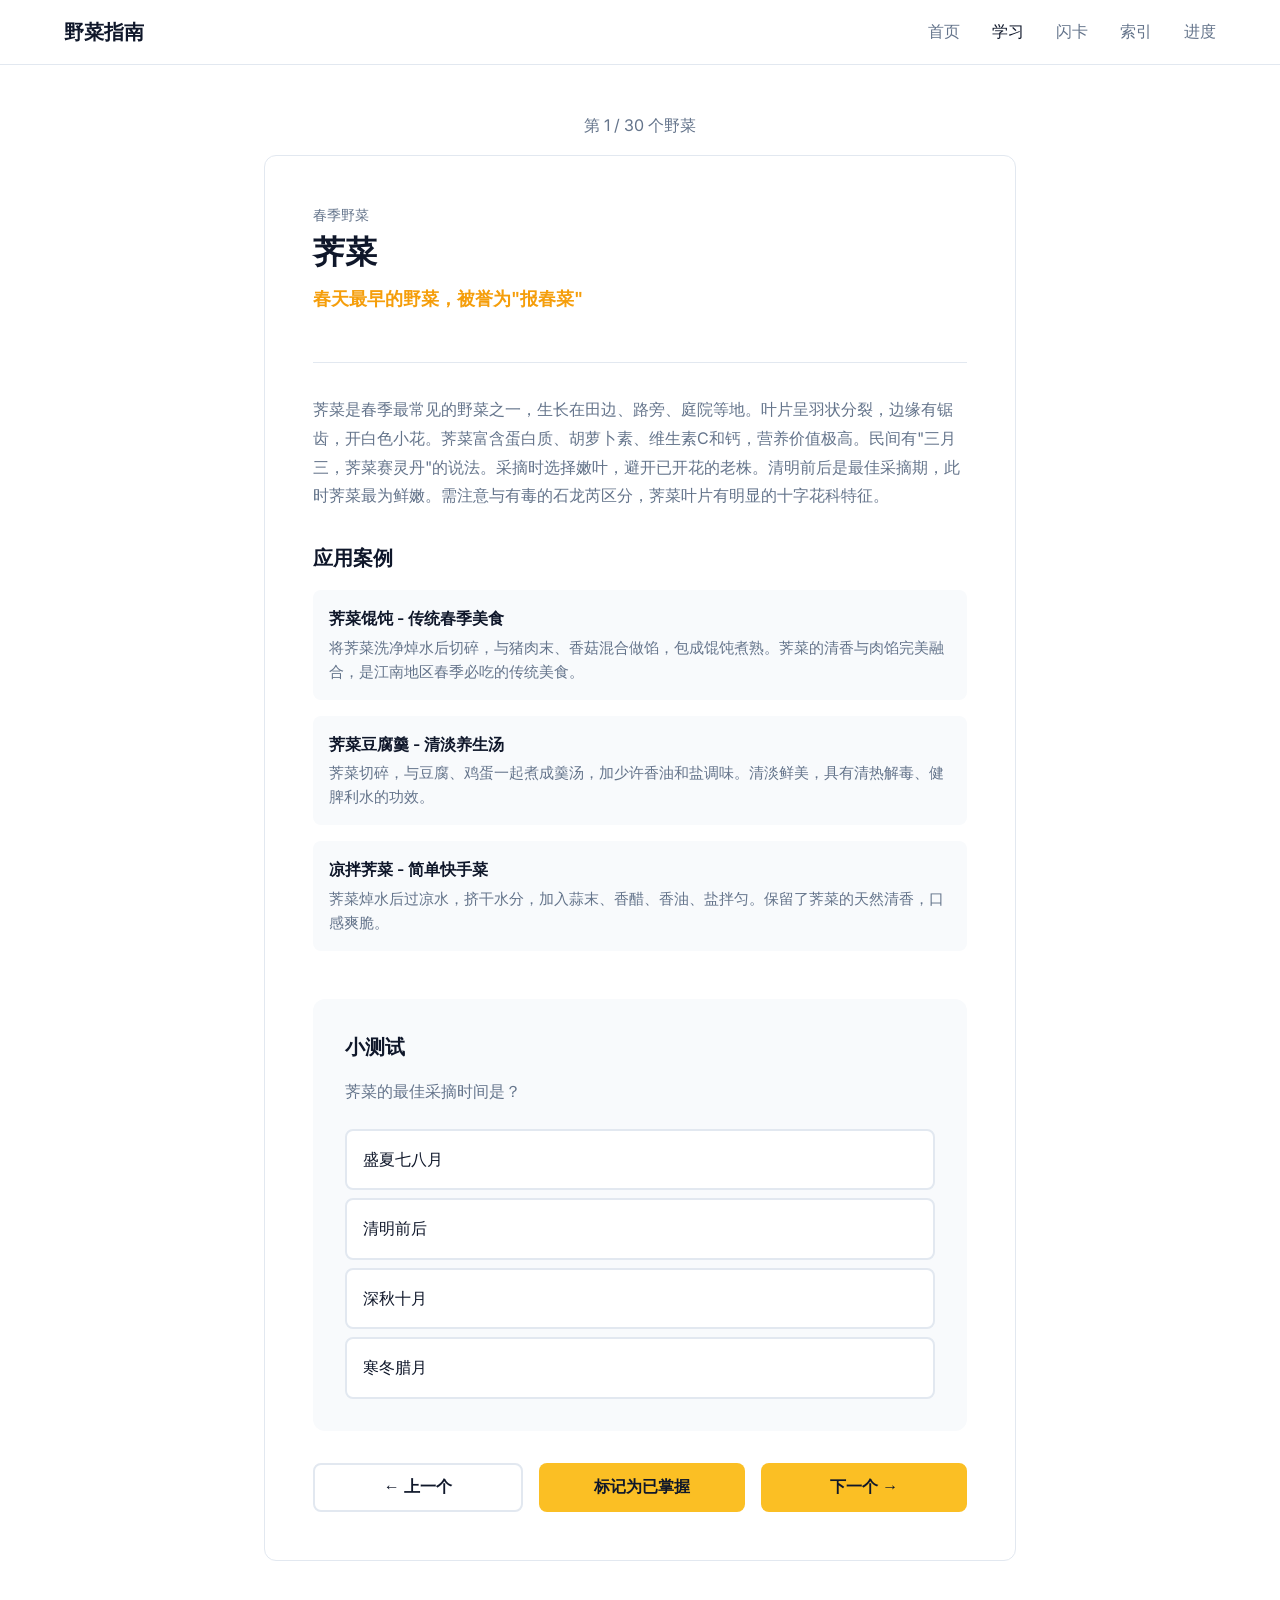
==== learn.html @ 07c18806 "Initial commit: 野菜识别与采食指南 - 30种常见野菜数据 - 完整的学习系统（学习、闪卡、索引、进度） - PWA支持（可安装、离线访问） - 响应式设计 - SEO优化  Co-A" ====
<!DOCTYPE html>
<html lang="zh-CN">
<head>
  <meta charset="UTF-8">
  <meta name="viewport" content="width=device-width, initial-scale=1.0">
  <title>渐进式学习 - 野菜识别与采食指南</title>
  <meta name="description" content="渐进式学习30种常见野菜,逐个掌握识别特征、采摘方法和烹饪技巧">
  <link rel="icon" href="data:image/svg+xml,<svg xmlns='http://www.w3.org/2000/svg' viewBox='0 0 100 100'><text y='.9em' font-size='90'>🌿</text></svg>">
  <link rel="manifest" href="/manifest.json">
  <meta name="theme-color" content="#FBBF24">
  <link rel="preconnect" href="https://fonts.googleapis.com">
  <link rel="preconnect" href="https://fonts.gstatic.com" crossorigin>
  <link href="https://fonts.googleapis.com/css2?family=Inter:wght@300;400;500;600;700&display=swap" rel="stylesheet">
  <link rel="stylesheet" href="css/minimal.css">
</head>
<body>
  <nav class="nav">
    <div class="nav-container">
      <div class="nav-logo">野菜指南</div>
      <div class="nav-links">
        <a href="index.html" class="nav-link">首页</a>
        <a href="learn.html" class="nav-link active">学习</a>
        <a href="flashcard.html" class="nav-link">闪卡</a>
        <a href="roots.html" class="nav-link">索引</a>
        <a href="progress.html" class="nav-link">进度</a>
      </div>
    </div>
  </nav>

  <div class="learn-container">
    <div class="learn-progress" id="progressText"></div>

    <div class="learn-card" id="learnCard">
      <div class="learn-header">
        <div class="learn-category" id="category"></div>
        <h1 class="learn-title" id="title"></h1>
        <div class="learn-meaning" id="meaning"></div>
      </div>

      <div class="learn-description" id="description"></div>

      <div class="learn-examples" id="examplesSection">
        <h3 class="learn-examples-title">应用案例</h3>
        <div id="examplesList"></div>
      </div>

      <div class="quiz-section" id="quizSection" style="display: none;">
        <h3 class="quiz-title">小测试</h3>
        <div class="quiz-question" id="quizQuestion"></div>
        <div class="quiz-options" id="quizOptions"></div>
        <div class="quiz-feedback" id="quizFeedback" style="display: none;"></div>
      </div>

      <div class="learn-nav">
        <button class="btn btn-secondary btn-nav" id="prevBtn">← 上一个</button>
        <button class="btn btn-primary btn-nav" id="masteredBtn">已掌握 ✓</button>
        <button class="btn btn-primary btn-nav" id="nextBtn">下一个 →</button>
      </div>
    </div>
  </div>

  <script src="js/wordData.js"></script>
  <script src="js/storage.js"></script>
  <script>
    (function() {
      try {
        let currentIndex = 0;
        const progressText = document.getElementById('progressText');
        const category = document.getElementById('category');
        const title = document.getElementById('title');
        const meaning = document.getElementById('meaning');
        const description = document.getElementById('description');
        const examplesList = document.getElementById('examplesList');
        const quizSection = document.getElementById('quizSection');
        const quizQuestion = document.getElementById('quizQuestion');
        const quizOptions = document.getElementById('quizOptions');
        const quizFeedback = document.getElementById('quizFeedback');
        const prevBtn = document.getElementById('prevBtn');
        const nextBtn = document.getElementById('nextBtn');
        const masteredBtn = document.getElementById('masteredBtn');

        function renderLearn() {
          if (!WordRoots || WordRoots.length === 0) {
            console.error('No data available');
            return;
          }

          const item = WordRoots[currentIndex];

          // 更新进度
          if (progressText) {
            progressText.textContent = `第 ${currentIndex + 1} / ${WordRoots.length} 个野菜`;
          }

          // 更新内容
          if (category) category.textContent = item.origin;
          if (title) title.textContent = item.root;
          if (meaning) meaning.textContent = item.meaning;
          if (description) description.textContent = item.description;

          // 渲染案例
          if (examplesList && item.examples) {
            examplesList.innerHTML = '';
            item.examples.forEach(ex => {
              const div = document.createElement('div');
              div.className = 'example-item';
              div.innerHTML = `
                <div class="example-word">${ex.word} - ${ex.meaning}</div>
                <div class="example-explanation">${ex.explanation}</div>
              `;
              examplesList.appendChild(div);
            });
          }

          // 渲染测试题
          if (item.quiz && quizSection) {
            quizSection.style.display = 'block';
            if (quizQuestion) quizQuestion.textContent = item.quiz.question;
            if (quizOptions) {
              quizOptions.innerHTML = '';
              item.quiz.options.forEach((opt, idx) => {
                const div = document.createElement('div');
                div.className = 'quiz-option';
                div.textContent = opt;
                div.onclick = () => checkAnswer(idx, item.quiz.correctAnswer);
                quizOptions.appendChild(div);
              });
            }
            if (quizFeedback) quizFeedback.style.display = 'none';
          }

          // 更新按钮状态
          if (prevBtn) prevBtn.disabled = currentIndex === 0;
          if (nextBtn) nextBtn.disabled = currentIndex === WordRoots.length - 1;

          // 检查是否已掌握
          updateMasteredButton();
        }

        function checkAnswer(selected, correct) {
          const options = document.querySelectorAll('.quiz-option');
          options.forEach((opt, idx) => {
            opt.onclick = null;
            if (idx === correct) {
              opt.classList.add('correct');
            } else if (idx === selected && selected !== correct) {
              opt.classList.add('incorrect');
            }
          });

          if (quizFeedback) {
            quizFeedback.style.display = 'block';
            if (selected === correct) {
              quizFeedback.className = 'quiz-feedback correct';
              quizFeedback.textContent = '✓ 回答正确！';
            } else {
              quizFeedback.className = 'quiz-feedback incorrect';
              quizFeedback.textContent = '✗ 回答错误,正确答案是：' + WordRoots[currentIndex].quiz.options[correct];
            }
          }
        }

        function updateMasteredButton() {
          if (!masteredBtn || !WordRoots[currentIndex]) return;

          const isMastered = ProgressStorage && ProgressStorage.isMastered(WordRoots[currentIndex].id);
          if (isMastered) {
            masteredBtn.textContent = '✓ 已掌握';
            masteredBtn.classList.add('btn-secondary');
            masteredBtn.classList.remove('btn-primary');
          } else {
            masteredBtn.textContent = '标记为已掌握';
            masteredBtn.classList.add('btn-primary');
            masteredBtn.classList.remove('btn-secondary');
          }
        }

        if (prevBtn) {
          prevBtn.onclick = () => {
            if (currentIndex > 0) {
              currentIndex--;
              renderLearn();
              window.scrollTo(0, 0);
            }
          };
        }

        if (nextBtn) {
          nextBtn.onclick = () => {
            if (currentIndex < WordRoots.length - 1) {
              currentIndex++;
              renderLearn();
              window.scrollTo(0, 0);
            }
          };
        }

        if (masteredBtn) {
          masteredBtn.onclick = () => {
            const item = WordRoots[currentIndex];
            if (ProgressStorage) {
              ProgressStorage.toggleMastered(item.id);
              updateMasteredButton();
            }
          };
        }

        // 初始渲染
        renderLearn();
      } catch (error) {
        console.error('Learn page error:', error);
      }
    })();
  </script>
</body>
</html>
---- css/minimal.css ----
/* ==================== */
/* 野菜识别与采食指南 - 样式系统 */
/* ==================== */

/* CSS变量 */
:root {
  /* 主色 */
  --color-accent: #FBBF24;
  --color-accent-dark: #F59E0B;

  /* 文字 */
  --color-text: #0F172A;
  --color-text-secondary: #64748B;
  --color-text-tertiary: #94A3B8;

  /* 背景 */
  --color-bg: #FFFFFF;
  --color-bg-secondary: #F8FAFC;
  --color-bg-hover: #F8FAFC;

  /* 边框 */
  --color-border: #E2E8F0;

  /* 间距 */
  --space-xs: 4px;
  --space-sm: 8px;
  --space-md: 16px;
  --space-lg: 24px;
  --space-xl: 32px;
  --space-2xl: 48px;
  --space-3xl: 64px;
  --space-4xl: 96px;

  /* 阴影 */
  --shadow-sm: 0 1px 2px 0 rgba(0, 0, 0, 0.02);
  --shadow-md: 0 2px 8px 0 rgba(0, 0, 0, 0.04);
  --shadow-lg: 0 4px 16px 0 rgba(0, 0, 0, 0.06);

  /* 圆角 */
  --radius: 8px;
  --radius-lg: 12px;

  /* 过渡 */
  --transition: 200ms cubic-bezier(0.4, 0, 0.2, 1);

  /* 字体 */
  --font-family: 'Inter', -apple-system, BlinkMacSystemFont, 'Segoe UI', sans-serif;
}

/* 基础重置 */
* {
  margin: 0;
  padding: 0;
  box-sizing: border-box;
}

body {
  font-family: var(--font-family);
  color: var(--color-text);
  background: var(--color-bg);
  font-size: 16px;
  line-height: 1.6;
  -webkit-font-smoothing: antialiased;
  -moz-osx-font-smoothing: grayscale;
}

/* 容器 */
.container {
  max-width: 1200px;
  margin: 0 auto;
  padding: 0 var(--space-lg);
}

/* 导航栏 */
.nav {
  border-bottom: 1px solid var(--color-border);
  padding: var(--space-md) 0;
  background: white;
  position: sticky;
  top: 0;
  z-index: 100;
}

.nav-container {
  display: flex;
  justify-content: space-between;
  align-items: center;
  max-width: 1200px;
  margin: 0 auto;
  padding: 0 var(--space-lg);
}

.nav-logo {
  font-size: 1.25rem;
  font-weight: 700;
  color: var(--color-text);
}

.nav-links {
  display: flex;
  gap: var(--space-xl);
}

.nav-link {
  color: var(--color-text-secondary);
  text-decoration: none;
  font-weight: 500;
  transition: var(--transition);
}

.nav-link:hover,
.nav-link.active {
  color: var(--color-text);
}

/* Hero 区 */
.hero {
  padding: var(--space-4xl) 0;
  text-align: center;
}

.hero-title {
  font-size: 3rem;
  font-weight: 700;
  line-height: 1.2;
  margin-bottom: var(--space-lg);
  display: flex;
  flex-direction: column;
  gap: var(--space-sm);
}

.hero-title-line {
  display: block;
}

.hero-subtitle {
  font-size: 1.25rem;
  color: var(--color-text-secondary);
  margin-bottom: var(--space-2xl);
  max-width: 600px;
  margin-left: auto;
  margin-right: auto;
}

/* 动画演示区 */
.demo-section {
  margin: var(--space-2xl) auto;
  max-width: 500px;
}

.demo-card {
  background: white;
  border: 2px solid var(--color-accent);
  border-radius: var(--radius-lg);
  padding: var(--space-2xl);
  transition: opacity 300ms ease;
}

.demo-root {
  font-size: 2rem;
  font-weight: 600;
  margin-bottom: var(--space-md);
  color: var(--color-text);
}

.demo-meaning {
  font-size: 1.125rem;
  color: var(--color-text-secondary);
}

/* CTA 按钮 */
.hero-cta {
  display: flex;
  gap: var(--space-md);
  justify-content: center;
  flex-wrap: wrap;
}

/* 按钮 */
.btn {
  padding: 12px 24px;
  border-radius: var(--radius);
  font-weight: 600;
  transition: var(--transition);
  cursor: pointer;
  border: none;
  text-decoration: none;
  display: inline-block;
  font-size: 1rem;
}

.btn-primary {
  background: var(--color-accent);
  color: var(--color-text);
}

.btn-primary:hover {
  transform: translateY(-2px);
  box-shadow: 0 4px 12px rgba(251, 191, 36, 0.3);
  background: var(--color-accent-dark);
}

.btn-secondary {
  background: white;
  color: var(--color-text);
  border: 2px solid var(--color-border);
}

.btn-secondary:hover {
  border-color: var(--color-accent);
  transform: translateY(-2px);
}

.btn-large {
  padding: 16px 32px;
  font-size: 1.125rem;
}

/* 统计卡片 */
.stats {
  padding: var(--space-2xl) 0;
  background: var(--color-bg-secondary);
}

.stats-grid {
  display: grid;
  grid-template-columns: repeat(auto-fit, minmax(200px, 1fr));
  gap: var(--space-lg);
}

.stat-card {
  text-align: center;
  padding: var(--space-xl);
  background: white;
  border-radius: var(--radius-lg);
  border: 1px solid var(--color-border);
}

.stat-value {
  font-size: 2.5rem;
  font-weight: 700;
  color: var(--color-accent);
  margin-bottom: var(--space-sm);
}

.stat-label {
  color: var(--color-text-secondary);
  font-size: 1rem;
}

/* 底部 */
.footer {
  padding: var(--space-3xl) 0;
  text-align: center;
}

.footer-tagline {
  font-size: 1.5rem;
  font-weight: 600;
  margin-bottom: var(--space-md);
}

.footer-description {
  color: var(--color-text-secondary);
  max-width: 800px;
  margin: 0 auto var(--space-xl);
  line-height: 1.8;
}

.footer-credit {
  color: var(--color-text-tertiary);
  font-size: 0.875rem;
}

.footer-credit a {
  color: var(--color-accent-dark);
  text-decoration: none;
  font-weight: 600;
}

.footer-credit a:hover {
  text-decoration: underline;
}

/* 卡片 */
.card {
  background: white;
  border: 1px solid var(--color-border);
  border-radius: var(--radius-lg);
  padding: var(--space-lg);
  transition: var(--transition);
}

.card:hover {
  border-color: var(--color-accent);
  box-shadow: var(--shadow-md);
}

/* 学习页面 */
.learn-container {
  max-width: 800px;
  margin: var(--space-2xl) auto;
  padding: 0 var(--space-lg);
}

.learn-card {
  background: white;
  border: 1px solid var(--color-border);
  border-radius: var(--radius-lg);
  padding: var(--space-2xl);
  margin-bottom: var(--space-xl);
}

.learn-header {
  margin-bottom: var(--space-xl);
  padding-bottom: var(--space-lg);
  border-bottom: 1px solid var(--color-border);
}

.learn-title {
  font-size: 2rem;
  font-weight: 700;
  margin-bottom: var(--space-sm);
}

.learn-category {
  color: var(--color-text-secondary);
  font-size: 0.875rem;
}

.learn-meaning {
  font-size: 1.125rem;
  color: var(--color-accent-dark);
  margin-bottom: var(--space-lg);
  font-weight: 600;
}

.learn-description {
  color: var(--color-text-secondary);
  line-height: 1.8;
  margin-bottom: var(--space-xl);
}

.learn-examples {
  margin-top: var(--space-xl);
}

.learn-examples-title {
  font-size: 1.25rem;
  font-weight: 600;
  margin-bottom: var(--space-md);
}

.example-item {
  background: var(--color-bg-secondary);
  padding: var(--space-md);
  border-radius: var(--radius);
  margin-bottom: var(--space-md);
}

.example-word {
  font-weight: 600;
  color: var(--color-text);
  margin-bottom: var(--space-xs);
}

.example-explanation {
  color: var(--color-text-secondary);
  font-size: 0.9375rem;
  line-height: 1.6;
}

.learn-nav {
  display: flex;
  justify-content: space-between;
  gap: var(--space-md);
  margin-top: var(--space-xl);
}

.btn-nav {
  flex: 1;
  text-align: center;
}

.learn-progress {
  text-align: center;
  color: var(--color-text-secondary);
  margin-bottom: var(--space-md);
}

/* 闪卡 */
.flashcard-container {
  max-width: 600px;
  margin: var(--space-2xl) auto;
  padding: 0 var(--space-lg);
}

.flashcard {
  perspective: 1000px;
  min-height: 400px;
  margin-bottom: var(--space-xl);
}

.flashcard-inner {
  position: relative;
  width: 100%;
  height: 400px;
  transition: transform 0.6s;
  transform-style: preserve-3d;
}

.flashcard.flipped .flashcard-inner {
  transform: rotateY(180deg);
}

.flashcard-front,
.flashcard-back {
  position: absolute;
  width: 100%;
  height: 100%;
  backface-visibility: hidden;
  background: white;
  border: 2px solid var(--color-border);
  border-radius: var(--radius-lg);
  padding: var(--space-2xl);
  display: flex;
  flex-direction: column;
  justify-content: center;
  align-items: center;
  text-align: center;
}

.flashcard-back {
  transform: rotateY(180deg);
}

.flashcard-root {
  font-size: 2.5rem;
  font-weight: 700;
  margin-bottom: var(--space-md);
}

.flashcard-category {
  color: var(--color-text-secondary);
  margin-bottom: var(--space-lg);
}

.flashcard-meaning {
  font-size: 1.25rem;
  color: var(--color-accent-dark);
  margin-bottom: var(--space-md);
}

.flashcard-description {
  color: var(--color-text-secondary);
  line-height: 1.6;
}

.flashcard-controls {
  display: flex;
  gap: var(--space-md);
  justify-content: center;
}

.flashcard-hint {
  text-align: center;
  color: var(--color-text-tertiary);
  font-size: 0.875rem;
  margin-top: var(--space-md);
}

/* 索引页面 */
.index-container {
  padding: var(--space-2xl) 0;
}

.index-header {
  margin-bottom: var(--space-xl);
  text-align: center;
}

.index-title {
  font-size: 2.5rem;
  font-weight: 700;
  margin-bottom: var(--space-md);
}

.index-search {
  max-width: 500px;
  margin: 0 auto var(--space-lg);
}

.search-input {
  width: 100%;
  padding: var(--space-md);
  border: 2px solid var(--color-border);
  border-radius: var(--radius);
  font-size: 1rem;
  transition: var(--transition);
}

.search-input:focus {
  outline: none;
  border-color: var(--color-accent);
}

.index-grid {
  display: grid;
  grid-template-columns: repeat(auto-fill, minmax(300px, 1fr));
  gap: var(--space-lg);
}

.index-card {
  background: white;
  border: 1px solid var(--color-border);
  border-radius: var(--radius-lg);
  padding: var(--space-lg);
  transition: var(--transition);
  cursor: pointer;
  text-decoration: none;
  color: inherit;
  display: block;
}

.index-card:hover {
  border-color: var(--color-accent);
  transform: translateY(-2px);
  box-shadow: var(--shadow-md);
}

.index-card-title {
  font-size: 1.25rem;
  font-weight: 600;
  margin-bottom: var(--space-sm);
}

.index-card-category {
  color: var(--color-text-tertiary);
  font-size: 0.875rem;
  margin-bottom: var(--space-sm);
}

.index-card-meaning {
  color: var(--color-text-secondary);
  font-size: 0.9375rem;
}

/* 进度页面 */
.progress-container {
  max-width: 800px;
  margin: var(--space-2xl) auto;
  padding: 0 var(--space-lg);
}

.progress-stats {
  display: grid;
  grid-template-columns: repeat(auto-fit, minmax(200px, 1fr));
  gap: var(--space-lg);
  margin-bottom: var(--space-2xl);
}

.progress-stat-card {
  background: white;
  border: 1px solid var(--color-border);
  border-radius: var(--radius-lg);
  padding: var(--space-xl);
  text-align: center;
}

.progress-stat-value {
  font-size: 3rem;
  font-weight: 700;
  color: var(--color-accent);
  margin-bottom: var(--space-sm);
}

.progress-stat-label {
  color: var(--color-text-secondary);
}

.progress-section {
  margin-bottom: var(--space-2xl);
}

.progress-section-title {
  font-size: 1.5rem;
  font-weight: 600;
  margin-bottom: var(--space-md);
}

.mastered-list {
  display: grid;
  grid-template-columns: repeat(auto-fill, minmax(250px, 1fr));
  gap: var(--space-md);
}

.mastered-item {
  background: var(--color-bg-secondary);
  padding: var(--space-md);
  border-radius: var(--radius);
  font-weight: 500;
}

/* 响应式 */
@media (max-width: 768px) {
  .hero-title {
    font-size: 2rem;
  }

  .hero-subtitle {
    font-size: 1rem;
  }

  .nav-links {
    gap: var(--space-md);
  }

  .nav-link {
    font-size: 0.875rem;
  }

  .stats-grid {
    grid-template-columns: 1fr;
  }

  .index-grid {
    grid-template-columns: 1fr;
  }

  .learn-nav {
    flex-direction: column;
  }
}

/* 测试题 */
.quiz-section {
  margin-top: var(--space-2xl);
  padding: var(--space-xl);
  background: var(--color-bg-secondary);
  border-radius: var(--radius-lg);
}

.quiz-title {
  font-size: 1.25rem;
  font-weight: 600;
  margin-bottom: var(--space-md);
}

.quiz-question {
  color: var(--color-text-secondary);
  margin-bottom: var(--space-lg);
}

.quiz-options {
  display: flex;
  flex-direction: column;
  gap: var(--space-sm);
}

.quiz-option {
  padding: var(--space-md);
  background: white;
  border: 2px solid var(--color-border);
  border-radius: var(--radius);
  cursor: pointer;
  transition: var(--transition);
}

.quiz-option:hover {
  border-color: var(--color-accent);
}

.quiz-option.correct {
  border-color: #10B981;
  background: #D1FAE5;
}

.quiz-option.incorrect {
  border-color: #EF4444;
  background: #FEE2E2;
}

.quiz-feedback {
  margin-top: var(--space-md);
  padding: var(--space-md);
  border-radius: var(--radius);
  font-weight: 500;
}

.quiz-feedback.correct {
  background: #D1FAE5;
  color: #065F46;
}

.quiz-feedback.incorrect {
  background: #FEE2E2;
  color: #991B1B;
}

/* 详情页 */
.detail-container {
  max-width: 900px;
  margin: var(--space-2xl) auto;
  padding: 0 var(--space-lg);
}

.detail-card {
  background: white;
  border: 1px solid var(--color-border);
  border-radius: var(--radius-lg);
  padding: var(--space-2xl);
}

.detail-header {
  margin-bottom: var(--space-2xl);
  padding-bottom: var(--space-lg);
  border-bottom: 2px solid var(--color-border);
}

.detail-title {
  font-size: 2.5rem;
  font-weight: 700;
  margin-bottom: var(--space-sm);
}

.detail-category {
  color: var(--color-text-secondary);
  font-size: 1rem;
}

.detail-meaning {
  font-size: 1.5rem;
  color: var(--color-accent-dark);
  font-weight: 600;
  margin-bottom: var(--space-xl);
}

.detail-description {
  color: var(--color-text-secondary);
  line-height: 1.8;
  font-size: 1.125rem;
  margin-bottom: var(--space-2xl);
}

.detail-section {
  margin-bottom: var(--space-2xl);
}

.detail-section-title {
  font-size: 1.5rem;
  font-weight: 600;
  margin-bottom: var(--space-md);
}

.back-link {
  display: inline-block;
  margin-top: var(--space-xl);
  color: var(--color-accent-dark);
  text-decoration: none;
  font-weight: 600;
}

.back-link:hover {
  text-decoration: underline;
}
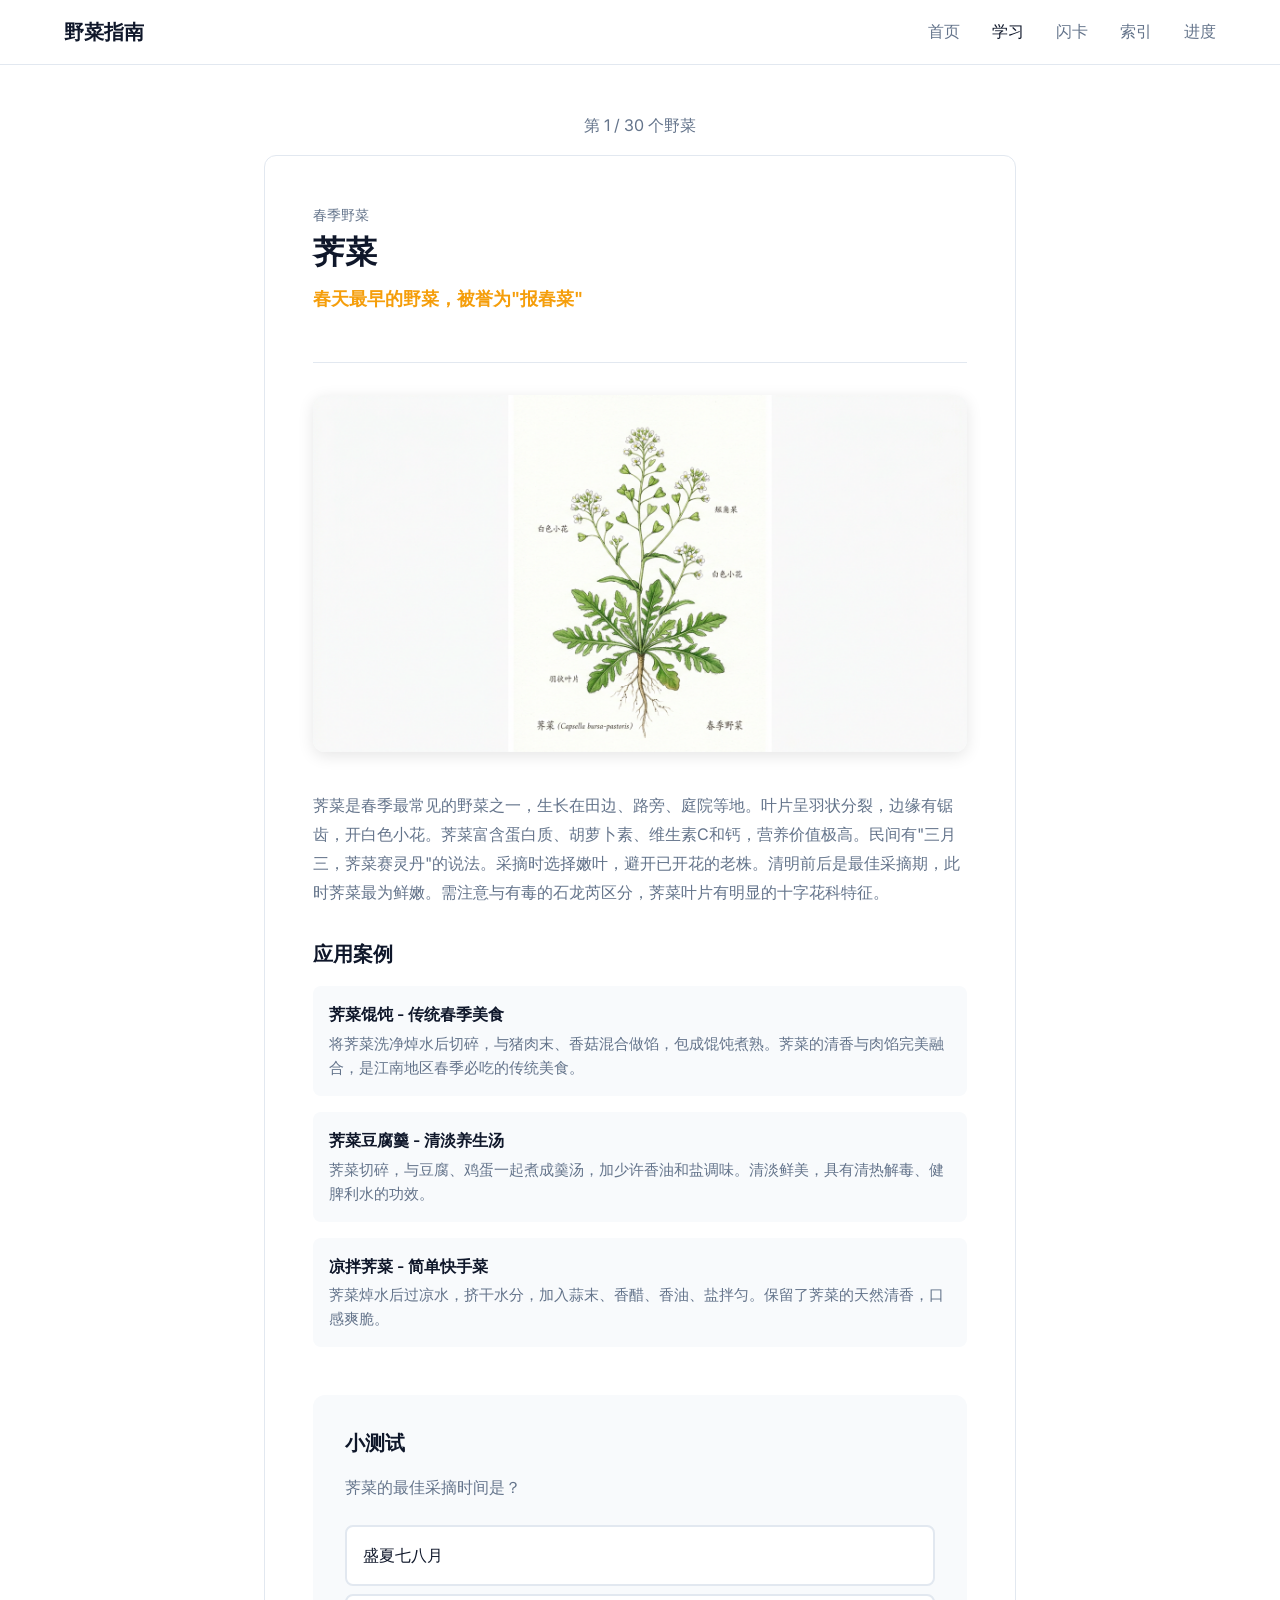
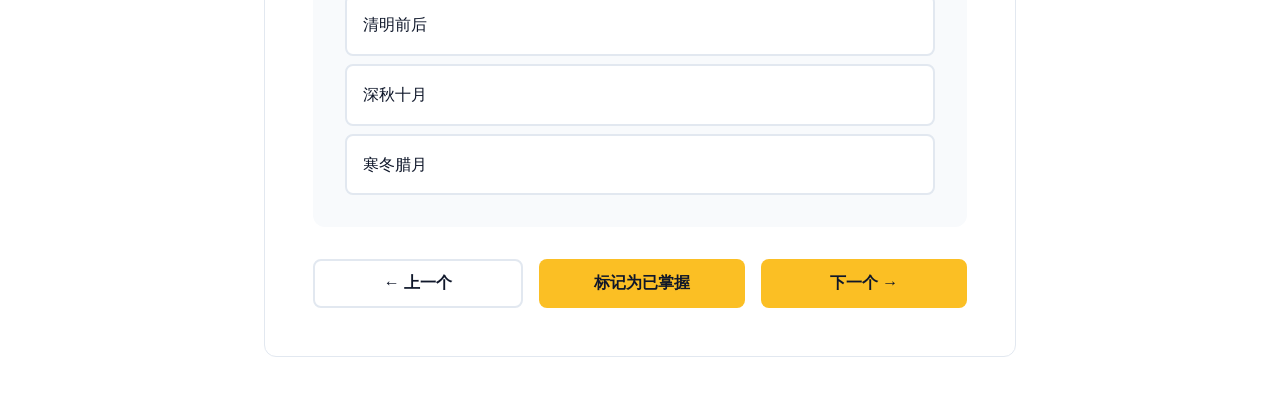
==== commit 946555bf: "✨ 添加野菜配图展示功能 - 为5种野菜添加AI生成的配图（荠菜、马齿苋、蒲公英、香椿、艾蒿） - 学习页面支持图片展示 - 详情页面显示大图 - 索引页面显示缩略图 - 数据结构支持 image 字" ====
--- a/learn.html
+++ b/learn.html
@@ -37,6 +37,10 @@
         <div class="learn-meaning" id="meaning"></div>
       </div>
 
+      <div id="imageSection" style="display: none; text-align: center; margin-bottom: 2rem;">
+        <img id="vegetableImage" src="" alt="" style="max-width: 100%; max-height: 400px; border-radius: 12px; box-shadow: 0 4px 16px rgba(0,0,0,0.1);">
+      </div>
+
       <div class="learn-description" id="description"></div>
 
       <div class="learn-examples" id="examplesSection">
@@ -98,6 +102,17 @@
           if (meaning) meaning.textContent = item.meaning;
           if (description) description.textContent = item.description;
 
+          // 显示图片（如果存在）
+          const imageSection = document.getElementById('imageSection');
+          const vegetableImage = document.getElementById('vegetableImage');
+          if (item.image && imageSection && vegetableImage) {
+            vegetableImage.src = item.image;
+            vegetableImage.alt = item.root;
+            imageSection.style.display = 'block';
+          } else if (imageSection) {
+            imageSection.style.display = 'none';
+          }
+
           // 渲染案例
           if (examplesList && item.examples) {
             examplesList.innerHTML = '';
